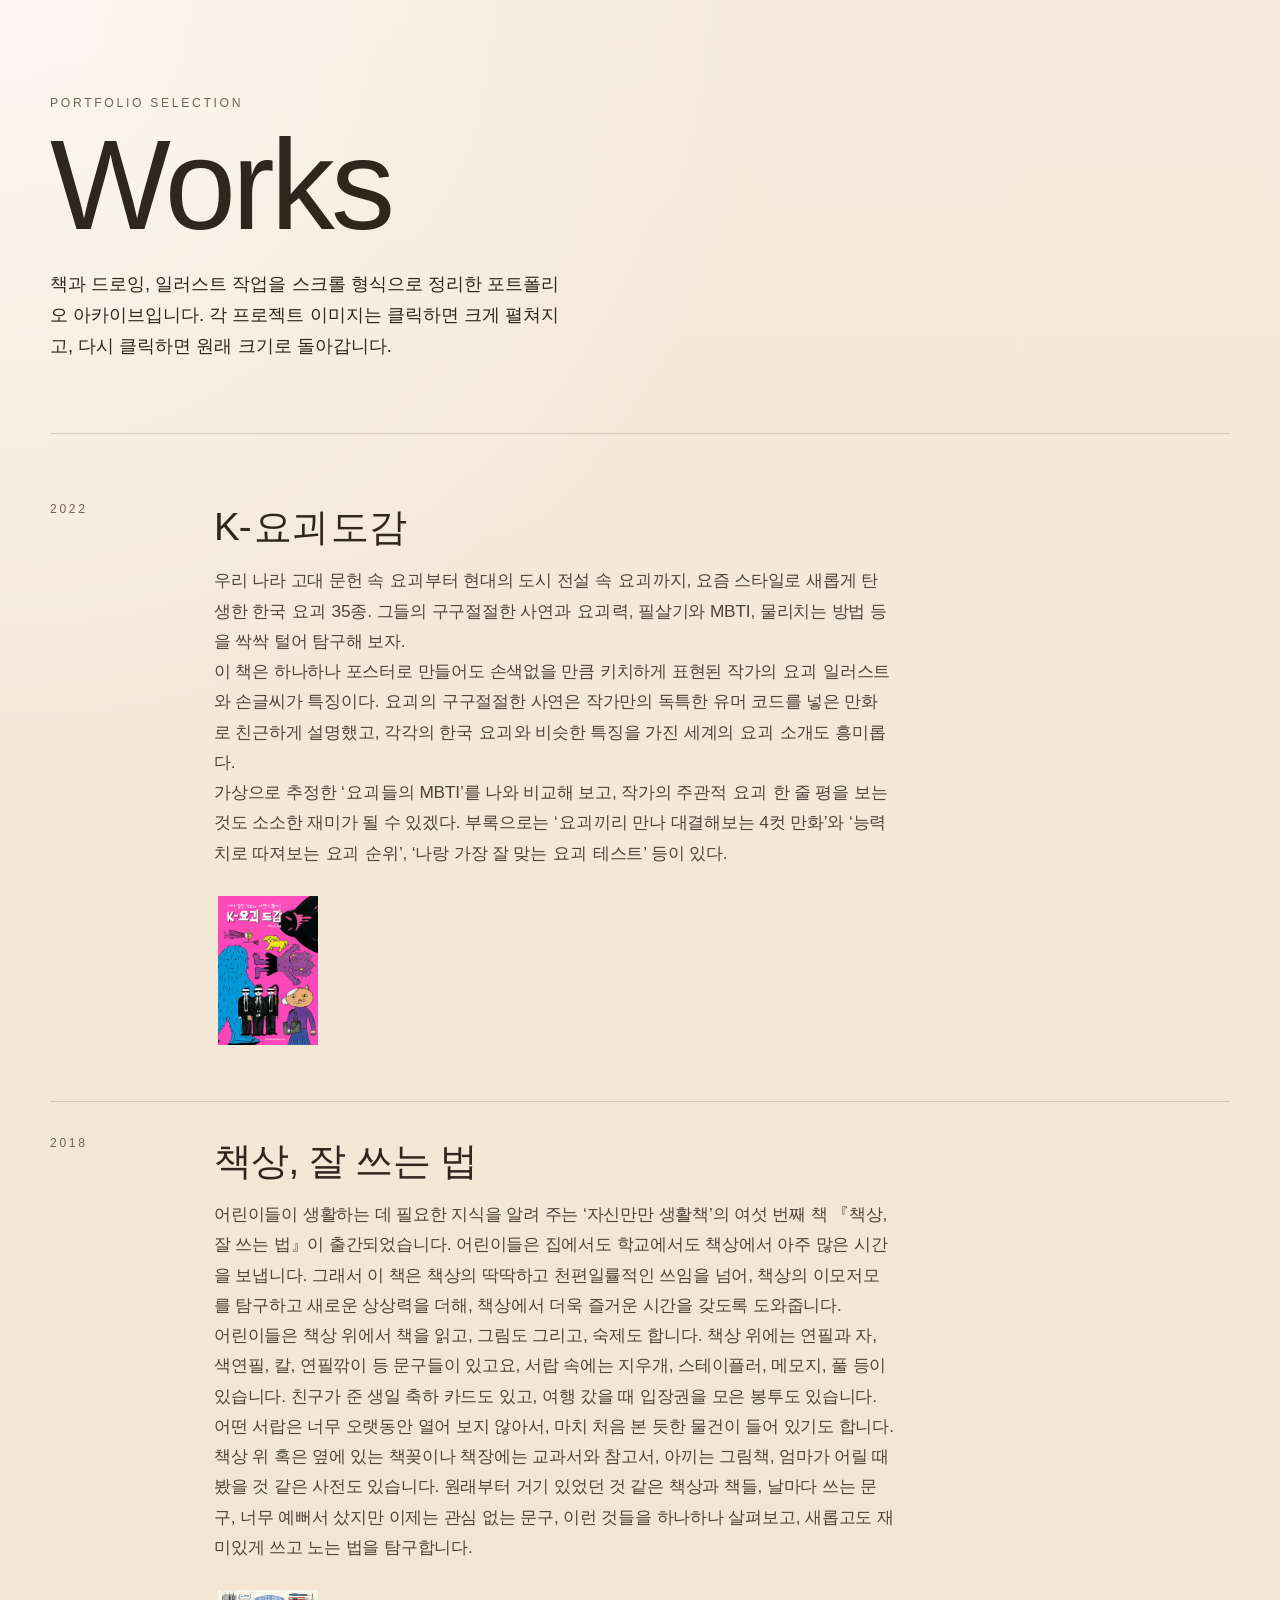
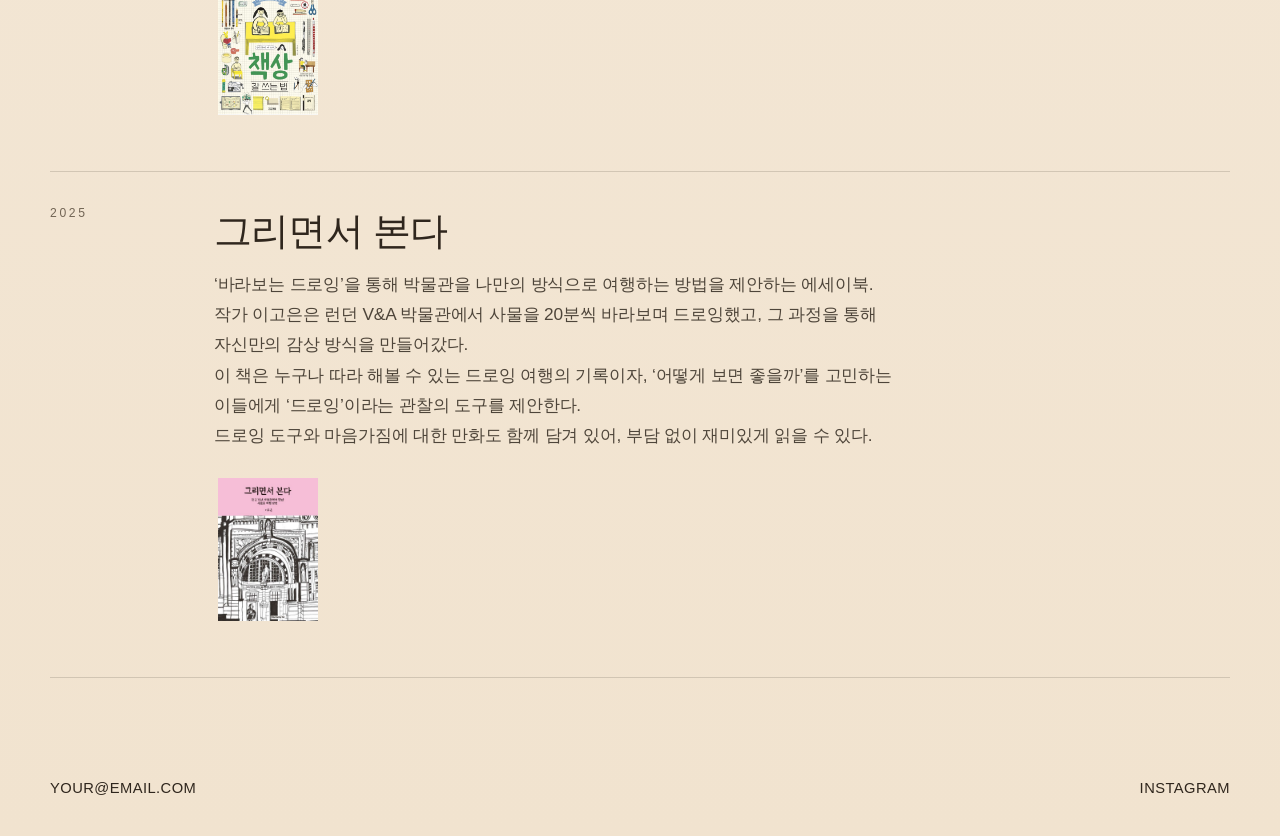
==== index.html @ c6a1bd1f "first commit" ====
<!DOCTYPE html>
<html lang="ko">
<head>
  <meta charset="UTF-8">
  <meta name="viewport" content="width=device-width, initial-scale=1.0">
  <title>Works</title>
  <link rel="stylesheet" href="styles.css?v=2">
</head>
<body>
  <div class="ghost-cursor" aria-hidden="true">😈</div>
  <div class="page-shell">
    <header class="hero">
      <p class="hero-kicker">Portfolio Selection</p>
      <h1>Works</h1>
      <p class="hero-description">
        책과 드로잉, 일러스트 작업을 스크롤 형식으로 정리한 포트폴리오 아카이브입니다.
        각 프로젝트 이미지는 클릭하면 크게 펼쳐지고, 다시 클릭하면 원래 크기로 돌아갑니다.
      </p>
    </header>

    <main class="works-list">
      <section class="project-section">
        <div class="project-meta">
          <p class="project-years">2022</p>
          <div>
            <h2 class="project-title">K-<span class="yo-glyph">요괴</span>도감</h2>
            <p class="project-description">
              우리 나라 고대 문헌 속 <span class="yo-glyph">요괴</span>부터 현대의 도시 전설 속 <span class="yo-glyph">요괴</span>까지, 요즘 스타일로 새롭게 탄생한 한국 <span class="yo-glyph">요괴</span> 35종.
              그들의 구구절절한 사연과 <span class="yo-glyph">요괴</span>력, 필살기와 MBTI, 물리치는 방법 등을 싹싹 털어 탐구해 보자.
            </p>
            <p class="project-description">
              이 책은 하나하나 포스터로 만들어도 손색없을 만큼 키치하게 표현된 작가의 <span class="yo-glyph">요괴</span> 일러스트와 손글씨가 특징이다.
              <span class="yo-glyph">요괴</span>의 구구절절한 사연은 작가만의 독특한 유머 코드를 넣은 만화로 친근하게 설명했고,
              각각의 한국 <span class="yo-glyph">요괴</span>와 비슷한 특징을 가진 세계의 <span class="yo-glyph">요괴</span> 소개도 흥미롭다.
            </p>
            <p class="project-description">
              가상으로 추정한 ‘<span class="yo-glyph">요괴</span>들의 MBTI’를 나와 비교해 보고, 작가의 주관적 <span class="yo-glyph">요괴</span> 한 줄 평을 보는 것도 소소한 재미가 될 수 있겠다.
              부록으로는 ‘<span class="yo-glyph">요괴</span>끼리 만나 대결해보는 4컷 만화’와 ‘능력치로 따져보는 <span class="yo-glyph">요괴</span> 순위’, ‘나랑 가장 잘 맞는 <span class="yo-glyph">요괴</span> 테스트’ 등이 있다.
            </p>
          </div>
        </div>

        <div class="image-grid">
          <button class="image-card is-featured" type="button" aria-pressed="false">
            <span class="image-frame">
              <img src="kyokai.jpg" alt="K-요괴도감 표지 이미지">
            </span>
          </button>
        </div>
      </section>

      <section class="project-section">
        <div class="project-meta">
          <p class="project-years">2018</p>
          <div>
            <h2 class="project-title">책상, 잘 쓰는 법</h2>
            <p class="project-description">
              어린이들이 생활하는 데 필요한 지식을 알려 주는 ‘자신만만 생활책’의 여섯 번째 책 『책상, 잘 쓰는 법』이 출간되었습니다.
              어린이들은 집에서도 학교에서도 책상에서 아주 많은 시간을 보냅니다.
              그래서 이 책은 책상의 딱딱하고 천편일률적인 쓰임을 넘어, 책상의 이모저모를 탐구하고 새로운 상상력을 더해, 책상에서 더욱 즐거운 시간을 갖도록 도와줍니다.
            </p>
            <p class="project-description">
              어린이들은 책상 위에서 책을 읽고, 그림도 그리고, 숙제도 합니다.
              책상 위에는 연필과 자, 색연필, 칼, 연필깎이 등 문구들이 있고요, 서랍 속에는 지우개, 스테이플러, 메모지, 풀 등이 있습니다.
              친구가 준 생일 축하 카드도 있고, 여행 갔을 때 입장권을 모은 봉투도 있습니다.
            </p>
            <p class="project-description">
              어떤 서랍은 너무 오랫동안 열어 보지 않아서, 마치 처음 본 듯한 물건이 들어 있기도 합니다.
              책상 위 혹은 옆에 있는 책꽂이나 책장에는 교과서와 참고서, 아끼는 그림책, 엄마가 어릴 때 봤을 것 같은 사전도 있습니다.
              원래부터 거기 있었던 것 같은 책상과 책들, 날마다 쓰는 문구, 너무 예뻐서 샀지만 이제는 관심 없는 문구, 이런 것들을 하나하나 살펴보고, 새롭고도 재미있게 쓰고 노는 법을 탐구합니다.
            </p>
          </div>
        </div>

        <div class="image-grid">
          <button class="image-card is-featured" type="button" aria-pressed="false">
            <span class="image-frame">
              <img src="desk.jpg" alt="책상잘쓰는법 표지 이미지">
            </span>
          </button>
        </div>
      </section>

      <section class="project-section">
        <div class="project-meta">
          <p class="project-years">2025</p>
          <div>
            <h2 class="project-title">그리면서 본다</h2>
            <p class="project-description">
              ‘바라보는 드로잉’을 통해 박물관을 나만의 방식으로 여행하는 방법을 제안하는 에세이북.
              작가 이고은은 런던 V&amp;A 박물관에서 사물을 20분씩 바라보며 드로잉했고, 그 과정을 통해 자신만의 감상 방식을 만들어갔다.
            </p>
            <p class="project-description">
              이 책은 누구나 따라 해볼 수 있는 드로잉 여행의 기록이자,
              ‘어떻게 보면 좋을까’를 고민하는 이들에게 ‘드로잉’이라는 관찰의 도구를 제안한다.
            </p>
            <p class="project-description">
              드로잉 도구와 마음가짐에 대한 만화도 함께 담겨 있어, 부담 없이 재미있게 읽을 수 있다.
            </p>
          </div>
        </div>

        <div class="image-grid">
          <button class="image-card is-featured" type="button" aria-pressed="false">
            <span class="image-frame">
              <img src="draw.jpg" alt="그리면서본다 표지 이미지">
            </span>
          </button>
        </div>
      </section>
    </main>

    <footer class="contact-footer">
      <a href="mailto:your@email.com">your@email.com</a>
      <a href="https://instagram.com/yourhandle" target="_blank" rel="noreferrer">Instagram</a>
    </footer>
  </div>

  <script src="script.js"></script>
</body>
</html>
---- styles.css ----
:root {
  --bg: #efe7d2;
  --bg-soft: rgba(255, 252, 244, 0.78);
  --ink: #2f261d;
  --muted: #726555;
  --line: rgba(47, 38, 29, 0.16);
  --shadow: 0 24px 60px rgba(63, 46, 22, 0.14);
  --radius: 0px;
  --font-sans: "Aptos", "Segoe UI", "Helvetica Neue", Helvetica, Arial, sans-serif;
}

* {
  box-sizing: border-box;
}

html {
  scroll-behavior: smooth;
}

body {
  margin: 0;
  min-height: 100vh;
  font-family: var(--font-sans);
  color: var(--ink);
  background:
    radial-gradient(circle at top left, rgba(255, 255, 255, 0.6), transparent 28%),
    linear-gradient(180deg, #f5eadb 0%, #f1e3cf 100%);
  transition: background 280ms ease;
}

.ghost-cursor {
  position: fixed;
  top: 0;
  left: 0;
  z-index: 9999;
  pointer-events: none;
  opacity: 0;
  transform: translate3d(-999px, -999px, 0) scale(0.8);
  transition: opacity 120ms ease, transform 120ms ease;
  font-size: 22px;
  line-height: 1;
}

.ghost-cursor.is-visible {
  opacity: 1;
}

body.theme-yellow {
  background:
    radial-gradient(circle at top left, rgba(255, 255, 255, 0.55), transparent 28%),
    linear-gradient(180deg, #f4e574 0%, #f0db4f 100%);
}

body.theme-green {
  background:
    radial-gradient(circle at top left, rgba(255, 255, 255, 0.5), transparent 28%),
    linear-gradient(180deg, #bdd39b 0%, #a9c47f 100%);
}

.page-shell {
  width: min(1180px, calc(100% - 40px));
  margin: 0 auto;
  padding: 56px 0 32px;
}

.hero {
  padding: 40px 0 72px;
  border-bottom: 1px solid var(--line);
}

.hero-kicker,
.project-years {
  margin: 0 0 14px;
  font-family: var(--font-sans);
  font-size: 0.76rem;
  letter-spacing: 0.22em;
  text-transform: uppercase;
  color: var(--muted);
}

.hero h1 {
  margin: 0;
  font-size: clamp(3.8rem, 10vw, 8rem);
  line-height: 0.95;
  font-weight: 400;
  letter-spacing: -0.03em;
}

.hero-description {
  width: min(520px, 100%);
  margin: 22px 0 0;
  font-size: 1.15rem;
  line-height: 1.7;
}

.works-list {
  padding: 34px 0 80px;
}

.project-section {
  display: grid;
  gap: 28px;
  padding: 34px 0 56px;
  border-bottom: 1px solid var(--line);
  grid-template-columns: 140px minmax(0, 1fr);
}

.project-meta {
  display: grid;
  grid-column: 1 / -1;
  grid-template-columns: 140px minmax(0, 1fr);
  gap: 24px;
  align-items: start;
}

.project-title {
  margin: 0 0 12px;
  font-size: clamp(2rem, 3vw, 3rem);
  font-weight: 400;
  letter-spacing: -0.02em;
}

.project-description {
  width: min(680px, 100%);
  margin: 0;
  font-size: 1.08rem;
  line-height: 1.75;
  letter-spacing: -0.01em;
  color: rgba(47, 38, 29, 0.84);
}

.yo-glyph {
  display: inline-block;
  padding: 0 0.08em;
  transition: background-color 180ms ease, color 180ms ease;
}

.yo-glyph:hover {
  background: #ff00a8;
  color: #fff7f8;
  cursor: none;
}

.image-grid {
  grid-column: 2;
  display: grid;
  grid-template-columns: repeat(12, minmax(0, 1fr));
  gap: 18px;
}

.image-card {
  grid-column: auto;
  display: block;
  width: 100px;
  justify-self: start;
  padding: 0;
  border: 0;
  border-radius: var(--radius);
  background: transparent;
  box-shadow: none;
  cursor: zoom-in;
  transition:
    transform 240ms ease,
    background-color 240ms ease,
    box-shadow 240ms ease;
}

.image-card:hover {
  transform: translateY(-4px);
}

.image-card:focus-visible {
  outline: 2px solid #ff00a8;
  outline-offset: 6px;
}

.image-card.is-featured {
  grid-column: auto;
}

.image-card.is-expanded {
  grid-column: 1 / -1;
  width: auto;
  justify-self: start;
  padding: 0;
  background: transparent;
  box-shadow: none;
  transform: none;
  cursor: zoom-out;
}

.image-frame {
  display: block;
  overflow: hidden;
  border-radius: 0;
  background: transparent;
}

.image-card img {
  display: block;
  width: 100%;
  height: auto;
}

.image-card.is-expanded img {
  width: auto;
  max-width: 100%;
}

.contact-footer {
  display: flex;
  justify-content: space-between;
  gap: 20px;
  padding: 22px 0 8px;
}

.contact-footer a {
  color: var(--ink);
  font-family: var(--font-sans);
  font-size: 0.92rem;
  letter-spacing: 0.03em;
  text-decoration: none;
  text-transform: uppercase;
}

.contact-footer a:hover {
  text-decoration: underline;
}

@media (max-width: 900px) {
  .project-section {
    grid-template-columns: 1fr;
  }

  .project-meta {
    grid-template-columns: 1fr;
    gap: 10px;
  }

  .image-grid {
    grid-column: auto;
  }

  .image-card,
  .image-card.is-featured {
    grid-column: auto;
  }
}

@media (max-width: 640px) {
  .page-shell {
    width: min(100% - 24px, 1180px);
    padding-top: 28px;
  }

  .hero {
    padding: 20px 0 48px;
  }

  .hero-description,
  .project-description {
    font-size: 1rem;
  }

  .image-grid {
    grid-template-columns: repeat(1, minmax(0, 1fr));
  }

  .image-card,
  .image-card.is-featured,
  .image-card.is-expanded {
    grid-column: auto;
  }

  .contact-footer {
    flex-direction: column;
    padding-bottom: 24px;
  }
}
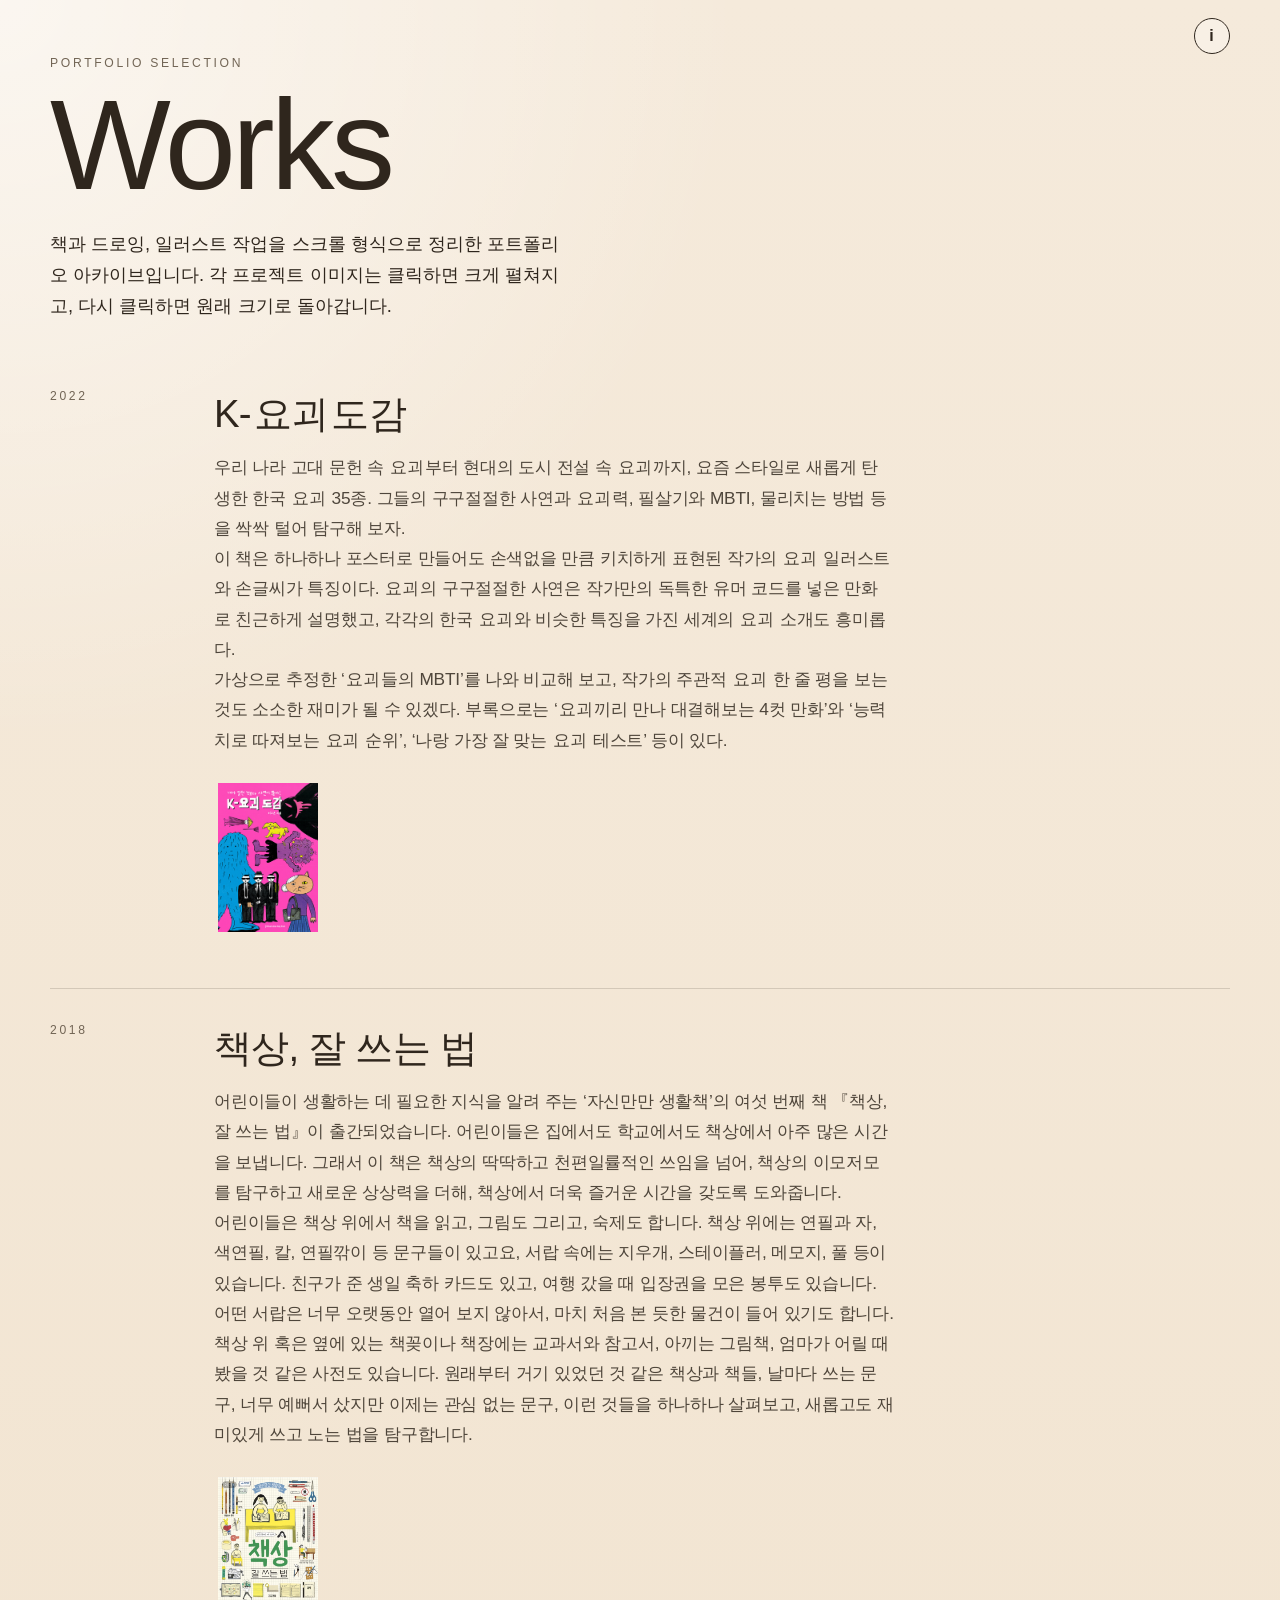
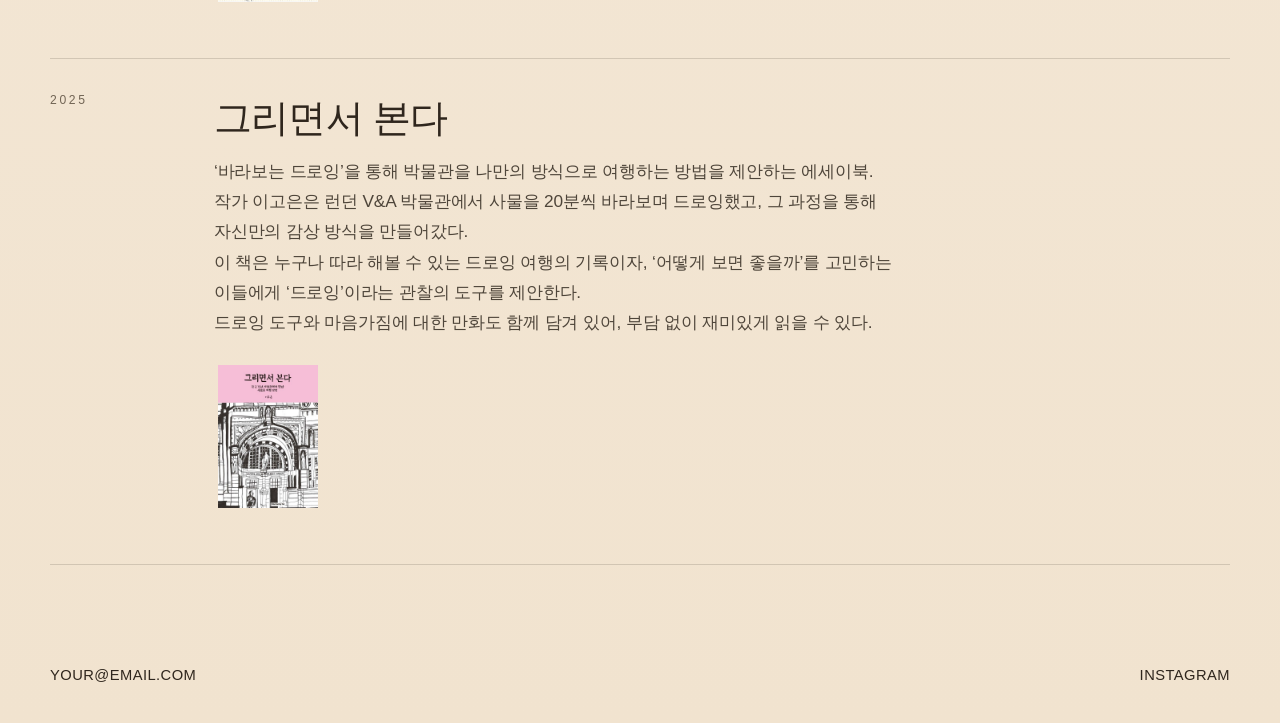
==== commit 6499b4b1: "mcommit" ====
--- a/index.html
+++ b/index.html
@@ -9,6 +9,7 @@
 <body>
   <div class="ghost-cursor" aria-hidden="true">😈</div>
   <div class="page-shell">
+    <a class="info-link" href="about.html" aria-label="작가소개 페이지로 이동">i</a>
     <header class="hero">
       <p class="hero-kicker">Portfolio Selection</p>
       <h1>Works</h1>
--- a/styles.css
+++ b/styles.css
@@ -61,6 +61,41 @@
   width: min(1180px, calc(100% - 40px));
   margin: 0 auto;
   padding: 56px 0 32px;
+  position: relative;
+}
+
+.page-shell-about {
+  min-height: 100vh;
+}
+
+.info-link {
+  position: absolute;
+  top: 18px;
+  right: 0;
+  display: inline-flex;
+  align-items: center;
+  justify-content: center;
+  width: 36px;
+  height: 36px;
+  border: 1.5px solid var(--ink);
+  border-radius: 999px;
+  color: var(--ink);
+  font-size: 1rem;
+  font-weight: 600;
+  text-decoration: none;
+  background: rgba(255, 255, 255, 0.28);
+  backdrop-filter: blur(6px);
+}
+
+.info-link:hover {
+  background: #ff00a8;
+  border-color: #ff00a8;
+  color: #fff7f8;
+}
+
+.info-link-back {
+  font-size: 1.1rem;
+}
 }
 
 .hero {
@@ -159,6 +194,10 @@
   background: transparent;
   box-shadow: none;
   cursor: zoom-in;
+  appearance: none;
+  -webkit-appearance: none;
+  color: inherit;
+  -webkit-tap-highlight-color: rgba(255, 0, 168, 0.28);
   transition:
     transform 240ms ease,
     background-color 240ms ease,
@@ -172,6 +211,20 @@
 .image-card:focus-visible {
   outline: 2px solid #ff00a8;
   outline-offset: 6px;
+}
+
+.image-card:focus {
+  outline: 2px solid #ff00a8;
+  outline-offset: 6px;
+}
+
+.image-card:active {
+  outline: 2px solid #ff00a8;
+  outline-offset: 6px;
+}
+
+.image-card::-moz-focus-inner {
+  border: 0;
 }
 
 .image-card.is-featured {
@@ -187,6 +240,8 @@
   box-shadow: none;
   transform: none;
   cursor: zoom-out;
+  margin-left: auto;
+  margin-right: auto;
 }
 
 .image-frame {
@@ -227,6 +282,30 @@
   text-decoration: underline;
 }
 
+.about-page {
+  display: grid;
+  align-content: center;
+  min-height: calc(100vh - 88px);
+  max-width: 760px;
+}
+
+.about-title {
+  margin: 0 0 20px;
+  font-size: clamp(3rem, 9vw, 6rem);
+  line-height: 0.95;
+  letter-spacing: -0.04em;
+  font-weight: 500;
+}
+
+.about-copy {
+  display: grid;
+  gap: 18px;
+  font-size: 1.08rem;
+  line-height: 1.8;
+  letter-spacing: -0.01em;
+  color: rgba(47, 38, 29, 0.88);
+}
+
 @media (max-width: 900px) {
   .project-section {
     grid-template-columns: 1fr;
@@ -253,6 +332,10 @@
     padding-top: 28px;
   }
 
+  .info-link {
+    top: 8px;
+  }
+
   .hero {
     padding: 20px 0 48px;
   }
@@ -272,6 +355,16 @@
     grid-column: auto;
   }
 
+  .image-card.is-expanded {
+    justify-self: center;
+  }
+
+  .image-card:focus,
+  .image-card:focus-visible,
+  .image-card:active {
+    outline: none;
+  }
+
   .contact-footer {
     flex-direction: column;
     padding-bottom: 24px;
